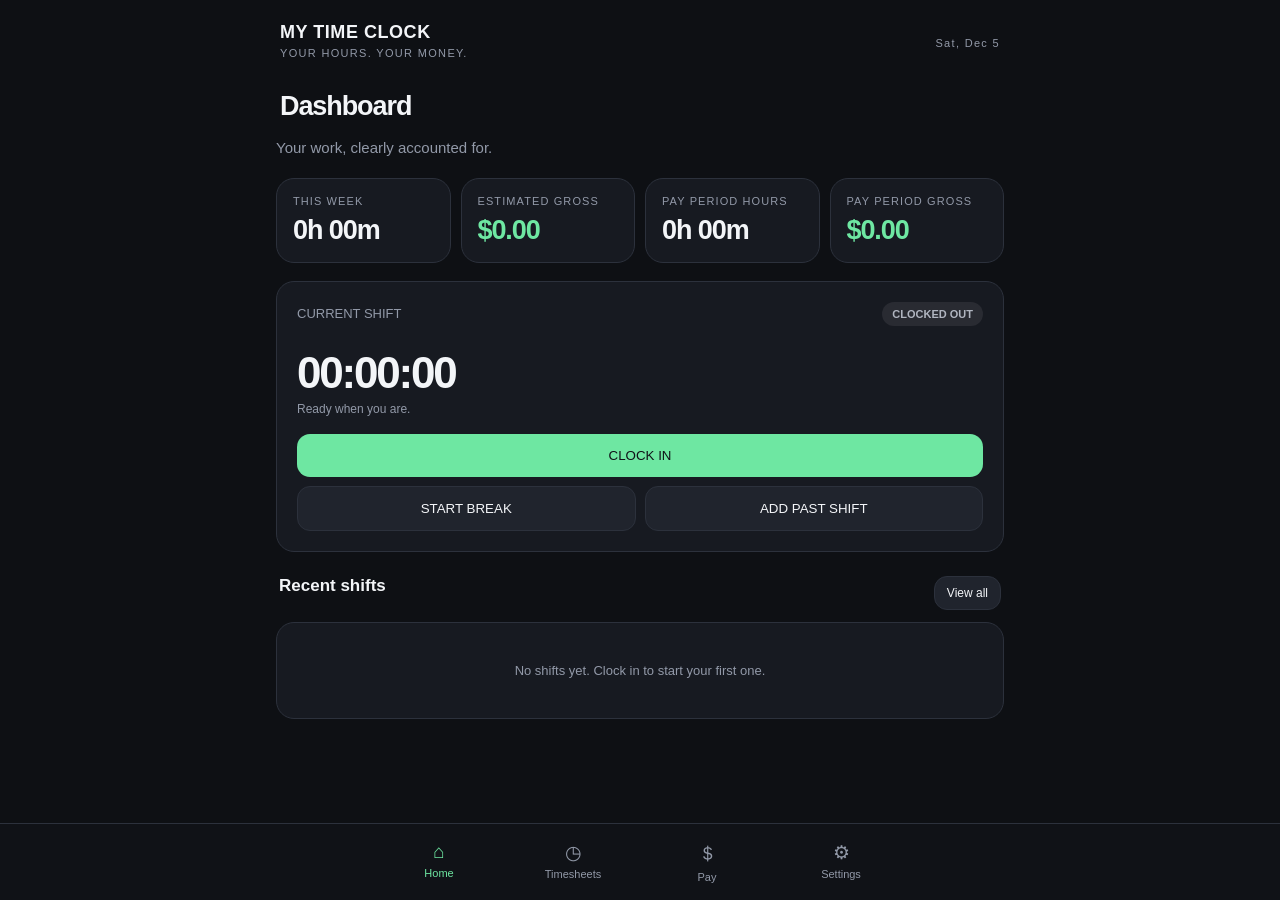
==== index.html @ ba374413 "Add files via upload" ====
<!doctype html>
<html lang="en">
<head>
<meta charset="utf-8">
<meta name="viewport" content="width=device-width, initial-scale=1, viewport-fit=cover">
<meta name="theme-color" content="#111318">
<meta name="apple-mobile-web-app-capable" content="yes">
<meta name="apple-mobile-web-app-status-bar-style" content="black-translucent">
<meta name="apple-mobile-web-app-title" content="My Time Clock">
<link rel="manifest" href="manifest.webmanifest">
<link rel="icon" href="icon.svg" type="image/svg+xml">
<title>My Time Clock</title>
<style>
:root{color-scheme:dark;--bg:#0e1014;--panel:#171a21;--panel2:#20242d;--line:#2c313c;--muted:#9299a8;--text:#f3f5f8;--green:#6ee7a2;--red:#ff7777;--blue:#8db7ff;--radius:18px}
*{box-sizing:border-box}body{margin:0;background:var(--bg);color:var(--text);font:15px -apple-system,BlinkMacSystemFont,"Segoe UI",sans-serif;padding:env(safe-area-inset-top) 0 calc(82px + env(safe-area-inset-bottom));}
header{padding:22px 20px 12px;display:flex;justify-content:space-between;align-items:center;max-width:760px;margin:auto}
.brand{font-weight:800;letter-spacing:.03em;font-size:18px}.sub{color:var(--muted);font-size:11px;letter-spacing:.12em;margin-top:4px}
main{max-width:760px;margin:auto;padding:8px 16px 28px}.screen{display:none}.screen.active{display:block}
h1{font-size:27px;margin:12px 4px 4px;letter-spacing:-.04em}h2{font-size:17px;margin:0 0 14px}p{color:var(--muted);line-height:1.5}
.grid{display:grid;grid-template-columns:1fr 1fr;gap:10px;margin:18px 0}
.card{background:var(--panel);border:1px solid var(--line);border-radius:var(--radius);padding:16px;min-width:0}
.metric-label{font-size:11px;color:var(--muted);letter-spacing:.1em;text-transform:uppercase}.metric{font-size:27px;font-weight:750;letter-spacing:-.04em;margin-top:8px}.green{color:var(--green)}
.clock-card{padding:20px;margin-top:12px}.status{display:flex;justify-content:space-between;align-items:center;color:var(--muted);font-size:13px}.pill{padding:6px 10px;border-radius:99px;background:#242b2b;color:var(--green);font-size:11px;font-weight:700}.pill.off{background:#292b32;color:#b0b5c0}
.timer{font-size:44px;font-weight:800;letter-spacing:-.05em;margin:22px 0 4px;font-variant-numeric:tabular-nums}.since{font-size:12px;color:var(--muted);margin-bottom:18px}
button{border:0;border-radius:13px;padding:14px 16px;font:700 14px inherit;cursor:pointer;color:#101318;background:var(--green);width:100%}
button.secondary{background:var(--panel2);color:var(--text);border:1px solid var(--line)}button.danger{background:#482529;color:#ffb4b4}button.small{width:auto;padding:9px 12px;font-size:12px}
.actions{display:grid;grid-template-columns:1fr 1fr;gap:9px}.actions .primary{grid-column:1/-1}
.section-head{display:flex;align-items:center;justify-content:space-between;margin:24px 3px 12px}
.rowitem{display:flex;justify-content:space-between;gap:12px;padding:14px 2px;border-bottom:1px solid var(--line)}.rowitem:last-child{border-bottom:0}
.item-title{font-weight:650}.item-meta{font-size:12px;color:var(--muted);margin-top:5px}.item-right{text-align:right;white-space:nowrap;font-weight:700}
input,select{width:100%;background:#101319;border:1px solid var(--line);border-radius:12px;padding:13px;color:var(--text);font:inherit;min-width:0}
label{display:block;color:var(--muted);font-size:12px;margin:14px 0 7px}
.formgrid{display:grid;grid-template-columns:1fr 1fr;gap:10px}.formgrid .full{grid-column:1/-1}
nav{position:fixed;bottom:0;left:0;right:0;background:rgba(17,19,24,.96);backdrop-filter:blur(16px);border-top:1px solid var(--line);padding:9px 12px calc(9px + env(safe-area-inset-bottom));display:flex;justify-content:center;gap:4px;z-index:5}
nav button{background:transparent;color:var(--muted);width:auto;flex:1;max-width:130px;padding:8px 4px;font-size:11px;display:flex;flex-direction:column;gap:4px;align-items:center}
nav button.active{color:var(--green)}.navicon{font-size:19px}
.empty{text-align:center;padding:24px;color:var(--muted);font-size:13px}
.note{font-size:12px;color:var(--muted);line-height:1.5}
.modal{position:fixed;inset:0;background:#0009;display:none;align-items:flex-end;justify-content:center;z-index:10;padding:14px}.modal.show{display:flex}.sheet{background:var(--panel);border:1px solid var(--line);border-radius:22px 22px 16px 16px;padding:20px;width:100%;max-width:560px;max-height:90vh;overflow:auto}
.toast{position:fixed;top:calc(12px + env(safe-area-inset-top));left:50%;transform:translateX(-50%);background:#28332d;color:var(--green);padding:11px 16px;border-radius:99px;font-size:12px;z-index:20;display:none}
@media(min-width:650px){.grid{grid-template-columns:repeat(4,1fr)}}
</style>
</head>
<body>
<header><div><div class="brand">MY TIME CLOCK</div><div class="sub">YOUR HOURS. YOUR MONEY.</div></div><div id="today" class="sub"></div></header>
<main>
<section id="home" class="screen active">
<h1>Dashboard</h1><p id="welcome">Your work, clearly accounted for.</p>
<div class="grid">
 <div class="card"><div class="metric-label">This week</div><div class="metric" id="weekHours">0h 00m</div></div>
 <div class="card"><div class="metric-label">Estimated gross</div><div class="metric green" id="weekPay">$0.00</div></div>
 <div class="card"><div class="metric-label">Pay period hours</div><div class="metric" id="periodHours">0h 00m</div></div>
 <div class="card"><div class="metric-label">Pay period gross</div><div class="metric green" id="periodPay">$0.00</div></div>
</div>
<div class="card clock-card">
 <div class="status"><span>CURRENT SHIFT</span><span id="statusPill" class="pill off">CLOCKED OUT</span></div>
 <div class="timer" id="timer">00:00:00</div><div class="since" id="shiftInfo">Ready when you are.</div>
 <div class="actions"><button id="clockBtn" class="primary" onclick="clockToggle()">CLOCK IN</button><button id="breakBtn" class="secondary" onclick="breakToggle()" disabled>START BREAK</button><button class="secondary" onclick="openManual()">ADD PAST SHIFT</button></div>
</div>
<div class="section-head"><h2>Recent shifts</h2><button class="small secondary" onclick="showScreen('history')">View all</button></div>
<div class="card" id="recent"></div>
</section>
<section id="history" class="screen">
<h1>Timesheets</h1><p>Review, correct, or add a shift. Earnings are estimates based on your pay settings.</p>
<div class="card"><div class="formgrid"><div><label>From</label><input type="date" id="filterFrom" onchange="renderHistory()"></div><div><label>To</label><input type="date" id="filterTo" onchange="renderHistory()"></div></div><button class="secondary" style="margin-top:12px" onclick="clearFilters()">Clear date filters</button></div>
<div class="section-head"><h2>All shifts</h2><button class="small" onclick="openManual()">+ Add shift</button></div><div class="card" id="historyList"></div>
</section>
<section id="pay" class="screen">
<h1>Pay overview</h1><p>Estimated gross earnings, not a payroll statement or take-home pay calculation.</p>
<div class="grid">
 <div class="card"><div class="metric-label">Hourly rate</div><div class="metric" id="rateDisplay">$0.00</div></div>
 <div class="card"><div class="metric-label">Overtime rate</div><div class="metric" id="otDisplay">1.5×</div></div>
</div>
<div class="card"><h2>Current pay period</h2><div class="rowitem"><span class="item-meta">Period</span><strong id="periodDates">—</strong></div><div class="rowitem"><span class="item-meta">Hours</span><strong id="payHours">0h 00m</strong></div><div class="rowitem"><span class="item-meta">Estimated gross</span><strong class="green" id="payGross">$0.00</strong></div></div>
<div class="section-head"><h2>Pay settings</h2></div>
<div class="card">
 <div class="formgrid">
  <div class="full"><label>Job / employer name</label><input id="jobName" placeholder="My job"></div>
  <div><label>Hourly rate ($)</label><input id="rate" type="number" min="0" step=".01" placeholder="20.00"></div>
  <div><label>Overtime multiplier</label><input id="otMult" type="number" min="1" step=".1" placeholder="1.5"></div>
  <div><label>Overtime after (hours / week)</label><input id="otAfter" type="number" min="0" step=".5" placeholder="40"></div>
  <div><label>Pay schedule</label><select id="frequency"><option value="weekly">Weekly</option><option value="biweekly">Biweekly</option><option value="semimonthly">Twice monthly</option><option value="monthly">Monthly</option></select></div>
  <div class="full"><label>Pay period anchor date (first day of a known period)</label><input id="anchor" type="date"></div>
 </div>
 <p class="note">Weekly overtime is estimated from completed and recorded shifts grouped by Monday–Sunday. The default is 1.5× after 40 hours. Local wage and overtime rules can vary.</p>
 <button onclick="saveSettings()">SAVE PAY SETTINGS</button>
</div>
</section>
<section id="settings" class="screen">
<h1>Settings & data</h1><p>Your records are stored in this browser on this device.</p>
<div class="card"><h2>Data backup</h2><p class="note">Export a backup regularly. Clearing Safari website data or losing your phone can erase locally stored records.</p><button onclick="exportJSON()">EXPORT FULL BACKUP</button><label style="margin-top:16px">Restore from backup</label><input type="file" id="importFile" accept=".json,application/json" onchange="importJSON(event)"></div>
<div class="card" style="margin-top:12px"><h2>Export timesheet</h2><p class="note">Download your shift history as a CSV spreadsheet.</p><button class="secondary" onclick="exportCSV()">EXPORT CSV</button></div>
<div class="card" style="margin-top:12px"><h2>Important</h2><p class="note">This app does not send your data to a server. Data stays in this browser's local storage. Use the backup feature before changing phones or browsers.</p><button class="danger" onclick="clearAll()">DELETE ALL APP DATA</button></div>
</section>
</main>
<nav>
<button class="active" data-screen="home" onclick="showScreen('home')"><span class="navicon">⌂</span>Home</button>
<button data-screen="history" onclick="showScreen('history')"><span class="navicon">◷</span>Timesheets</button>
<button data-screen="pay" onclick="showScreen('pay')"><span class="navicon">＄</span>Pay</button>
<button data-screen="settings" onclick="showScreen('settings')"><span class="navicon">⚙</span>Settings</button>
</nav>
<div class="modal" id="modal"><div class="sheet"><div class="section-head"><h2 id="modalTitle">Add shift</h2><button class="small secondary" onclick="closeModal()">Close</button></div><div class="formgrid">
<div class="full"><label>Job</label><input id="mJob"></div>
<div><label>Clock in</label><input type="datetime-local" id="mStart"></div>
<div><label>Clock out</label><input type="datetime-local" id="mEnd"></div>
<div><label>Unpaid break (minutes)</label><input type="number" id="mBreak" min="0" value="0"></div>
<div class="full"><label>Notes (optional)</label><input id="mNotes" placeholder="Anything to remember"></div>
</div><div class="actions" style="margin-top:16px"><button onclick="saveManual()">SAVE SHIFT</button><button class="secondary" onclick="closeModal()">CANCEL</button><button id="deleteShift" class="danger" style="display:none;grid-column:1/-1" onclick="deleteEditing()">DELETE SHIFT</button></div></div></div>
<div class="toast" id="toast"></div>
<script>
const KEY='myTimeClock.v1';
let data=load(), editingId=null;
function fresh(){return {settings:{job:'My job',rate:20,otMult:1.5,otAfter:40,frequency:'biweekly',anchor:new Date().toISOString().slice(0,10)},shifts:[],active:null};}
function load(){try{return JSON.parse(localStorage.getItem(KEY))||fresh()}catch(e){return fresh()}}
function persist(){localStorage.setItem(KEY,JSON.stringify(data));render()}
function esc(s){return String(s??'').replace(/[&<>"']/g,c=>({'&':'&amp;','<':'&lt;','>':'&gt;','"':'&quot;',"'":'&#39;'}[c]))}
function money(n){return new Intl.NumberFormat('en-US',{style:'currency',currency:'USD'}).format(n||0)}
function dt(s){return new Date(s)}
function fmtDate(s){return dt(s).toLocaleDateString(undefined,{month:'short',day:'numeric',year:'numeric'})}
function dur(ms){let m=Math.max(0,Math.floor(ms/60000));return `${Math.floor(m/60)}h ${String(m%60).padStart(2,'0')}m`}
function shiftMs(s){return Math.max(0,dt(s.end).getTime()-dt(s.start).getTime()-(Number(s.breakMin)||0)*60000)}
function hours(s){return shiftMs(s)/3600000}
function monday(d){let x=new Date(d);x.setHours(0,0,0,0);x.setDate(x.getDate()-(x.getDay()+6)%7);return x}
function periodBounds(now=new Date()){
 let a=dt(data.settings.anchor||new Date().toISOString().slice(0,10));a.setHours(0,0,0,0);
 let start=new Date(a),end=new Date(a);
 const f=data.settings.frequency;
 if(f==='weekly'||f==='biweekly'){let span=f==='weekly'?7:14;let n=Math.floor((now-a)/(span*86400000));start.setDate(a.getDate()+n*span);end=new Date(start);end.setDate(start.getDate()+span)}
 else if(f==='monthly'){start=new Date(now.getFullYear(),now.getMonth(),1);end=new Date(now.getFullYear(),now.getMonth()+1,1)}
 else {let day=now.getDate()<=15?1:16;start=new Date(now.getFullYear(),now.getMonth(),day);end=day===1?new Date(now.getFullYear(),now.getMonth(),16):new Date(now.getFullYear(),now.getMonth()+1,1)}
 return [start,end];
}
function earningsFor(list){
 // Estimate overtime by calendar workweek, allocating regular and overtime hours within each week.
 let groups={};list.forEach(s=>{let key=monday(dt(s.start)).toISOString().slice(0,10);(groups[key]??=[]).push(s)});
 let total=0,hrs=0;const rate=Number(data.settings.rate)||0,limit=Number(data.settings.otAfter)||40,mult=Number(data.settings.otMult)||1.5;
 Object.values(groups).forEach(arr=>{arr.sort((a,b)=>dt(a.start)-dt(b.start));let used=0;arr.forEach(s=>{let h=hours(s),reg=Math.max(0,Math.min(h,limit-used)),ot=h-reg;total+=reg*rate+ot*rate*mult;hrs+=h;used+=h})});
 return {total,hrs};
}
function rangeList(start,end){return data.shifts.filter(s=>dt(s.start)>=start&&dt(s.start)<end)}
function render(){
 const now=new Date(),weekStart=monday(now),weekEnd=new Date(weekStart);weekEnd.setDate(weekEnd.getDate()+7);
 const week=earningsFor(rangeList(weekStart,weekEnd)),[ps,pe]=periodBounds(now),period=earningsFor(rangeList(ps,pe));
 document.getElementById('today').textContent=now.toLocaleDateString(undefined,{weekday:'short',month:'short',day:'numeric'});
 document.getElementById('weekHours').textContent=dur(week.hrs*3600000);document.getElementById('weekPay').textContent=money(week.total);
 document.getElementById('periodHours').textContent=dur(period.hrs*3600000);document.getElementById('periodPay').textContent=money(period.total);
 document.getElementById('rateDisplay').textContent=money(Number(data.settings.rate)||0);document.getElementById('otDisplay').textContent=(Number(data.settings.otMult)||1.5)+'×';
 document.getElementById('periodDates').textContent=fmtDate(ps)+' – '+new Date(pe-1).toLocaleDateString(undefined,{month:'short',day:'numeric'});
 document.getElementById('payHours').textContent=dur(period.hrs*3600000);document.getElementById('payGross').textContent=money(period.total);
 const active=data.active, pill=document.getElementById('statusPill');
 pill.textContent=!active?'CLOCKED OUT':active.breakStart?'ON BREAK':'CLOCKED IN';pill.className='pill'+(!active?' off':'');
 document.getElementById('clockBtn').textContent=!active?'CLOCK IN':'CLOCK OUT';
 document.getElementById('breakBtn').disabled=!active;document.getElementById('breakBtn').textContent=active?.breakStart?'END BREAK':'START BREAK';
 document.getElementById('shiftInfo').textContent=!active?'Ready when you are.':`Started ${dt(active.start).toLocaleTimeString([],{hour:'numeric',minute:'2-digit'})}${active.breakStart?' · Break in progress':''}`;
 renderRecent();renderHistory();fillSettings();
}
function renderRecent(){let arr=[...data.shifts].sort((a,b)=>dt(b.start)-dt(a.start)).slice(0,4);if(data.active)arr.unshift({...data.active,end:new Date().toISOString(),breakMin:Number(data.active.breakMin)||0,live:true});document.getElementById('recent').innerHTML=arr.length?arr.map(s=>`<div class="rowitem"><div><div class="item-title">${esc(s.job||'Work shift')}${s.live?' · Live':''}</div><div class="item-meta">${fmtDate(s.start)} · ${dt(s.start).toLocaleTimeString([],{hour:'numeric',minute:'2-digit'})}${s.live?'': ' – '+dt(s.end).toLocaleTimeString([],{hour:'numeric',minute:'2-digit'})}</div></div><div class="item-right">${dur(shiftMs(s))}<div class="item-meta">${money(hours(s)*(Number(data.settings.rate)||0))}</div></div></div>`).join(''):'<div class="empty">No shifts yet. Clock in to start your first one.</div>'}
function renderHistory(){let from=document.getElementById('filterFrom')?.value,to=document.getElementById('filterTo')?.value;let arr=[...data.shifts].filter(s=>(!from||s.start.slice(0,10)>=from)&&(!to||s.start.slice(0,10)<=to)).sort((a,b)=>dt(b.start)-dt(a.start));let el=document.getElementById('historyList');if(!el)return;el.innerHTML=arr.length?arr.map(s=>`<div class="rowitem"><div style="min-width:0"><div class="item-title">${esc(s.job||'Work shift')}</div><div class="item-meta">${fmtDate(s.start)} · ${dt(s.start).toLocaleTimeString([],{hour:'numeric',minute:'2-digit'})} – ${dt(s.end).toLocaleTimeString([],{hour:'numeric',minute:'2-digit'})}<br>${Number(s.breakMin)||0} min unpaid break${s.notes?' · '+esc(s.notes):''}</div></div><div class="item-right">${dur(shiftMs(s))}<div class="item-meta">${money(earningsFor([s]).total)}</div><button class="small secondary" style="margin-top:7px" onclick="editShift('${s.id}')">EDIT</button></div></div>`).join(''):'<div class="empty">No shifts match this view.</div>'}
function fillSettings(){let s=data.settings;['jobName','rate','otMult','otAfter','frequency','anchor'].forEach((id,i)=>{let v=[s.job,s.rate,s.otMult,s.otAfter,s.frequency,s.anchor][i];let el=document.getElementById(id);if(el&&document.activeElement!==el)el.value=v??''})}
function saveSettings(){data.settings={job:document.getElementById('jobName').value||'My job',rate:Math.max(0,Number(document.getElementById('rate').value)||0),otMult:Math.max(1,Number(document.getElementById('otMult').value)||1.5),otAfter:Math.max(0,Number(document.getElementById('otAfter').value)||40),frequency:document.getElementById('frequency').value,anchor:document.getElementById('anchor').value||new Date().toISOString().slice(0,10)};persist();toast('Pay settings saved')}
function clockToggle(){if(!data.active){data.active={id:crypto.randomUUID(),job:data.settings.job,start:new Date().toISOString(),breakMin:0,breakStart:null,notes:''};persist();return}if(data.active.breakStart){toast('End your break before clocking out');return}let a=data.active;data.shifts.push({id:a.id,job:a.job,start:a.start,end:new Date().toISOString(),breakMin:a.breakMin,notes:a.notes});data.active=null;persist();toast('Shift saved')}
function breakToggle(){if(!data.active)return;if(data.active.breakStart){data.active.breakMin=(Number(data.active.breakMin)||0)+(Date.now()-dt(data.active.breakStart))/60000;data.active.breakStart=null;toast('Break ended')}else{data.active.breakStart=new Date().toISOString();toast('Break started')}persist()}
function openManual(){editingId=null;document.getElementById('modalTitle').textContent='Add past shift';document.getElementById('deleteShift').style.display='none';document.getElementById('mJob').value=data.settings.job;document.getElementById('mStart').value='';document.getElementById('mEnd').value='';document.getElementById('mBreak').value=0;document.getElementById('mNotes').value='';document.getElementById('modal').classList.add('show')}
function editShift(id){let s=data.shifts.find(x=>x.id===id);if(!s)return;editingId=id;document.getElementById('modalTitle').textContent='Edit shift';document.getElementById('deleteShift').style.display='block';document.getElementById('mJob').value=s.job;document.getElementById('mStart').value=toLocalInput(s.start);document.getElementById('mEnd').value=toLocalInput(s.end);document.getElementById('mBreak').value=s.breakMin||0;document.getElementById('mNotes').value=s.notes||'';document.getElementById('modal').classList.add('show')}
function toLocalInput(iso){let d=new Date(iso);return new Date(d-d.getTimezoneOffset()*60000).toISOString().slice(0,16)}
function closeModal(){document.getElementById('modal').classList.remove('show')}
function saveManual(){let start=document.getElementById('mStart').value,end=document.getElementById('mEnd').value;if(!start||!end||new Date(end)<=new Date(start)){toast('Enter a valid start and end time');return}let s={id:editingId||crypto.randomUUID(),job:document.getElementById('mJob').value||data.settings.job,start:new Date(start).toISOString(),end:new Date(end).toISOString(),breakMin:Math.max(0,Number(document.getElementById('mBreak').value)||0),notes:document.getElementById('mNotes').value};if(editingId)data.shifts=data.shifts.map(x=>x.id===editingId?s:x);else data.shifts.push(s);closeModal();persist();toast('Shift saved')}
function deleteEditing(){if(!editingId)return;if(confirm('Delete this shift permanently?')){data.shifts=data.shifts.filter(s=>s.id!==editingId);closeModal();persist();toast('Shift deleted')}}
function clearFilters(){document.getElementById('filterFrom').value='';document.getElementById('filterTo').value='';renderHistory()}
function showScreen(id){document.querySelectorAll('.screen').forEach(x=>x.classList.toggle('active',x.id===id));document.querySelectorAll('nav button').forEach(x=>x.classList.toggle('active',x.dataset.screen===id));if(id==='pay')render()}
function exportJSON(){download('my-time-clock-backup.json',JSON.stringify(data,null,2),'application/json')}
function exportCSV(){let rows=[['Job','Date','Clock in','Clock out','Unpaid break minutes','Hours','Estimated gross','Notes']];data.shifts.forEach(s=>rows.push([s.job,fmtDate(s.start),dt(s.start).toLocaleTimeString(),dt(s.end).toLocaleTimeString(),s.breakMin||0,hours(s).toFixed(2),earningsFor([s]).total.toFixed(2),s.notes||'']));let csv=rows.map(r=>r.map(v=>'"'+String(v??'').replace(/"/g,'""')+'"').join(',')).join('\r\n');download('my-time-clock-timesheet.csv',csv,'text/csv')}
function download(name,content,type){let a=document.createElement('a'),url=URL.createObjectURL(new Blob([content],{type}));a.href=url;a.download=name;a.click();URL.revokeObjectURL(url)}
function importJSON(e){let f=e.target.files[0];if(!f)return;let r=new FileReader();r.onload=()=>{try{let x=JSON.parse(r.result);if(!x.settings||!Array.isArray(x.shifts))throw Error();if(!confirm('Replace current records with this backup?'))return;data={settings:{...fresh().settings,...x.settings},shifts:x.shifts,active:x.active||null};persist();toast('Backup restored')}catch(err){alert('That backup file is not valid.')}e.target.value=''};r.readAsText(f)}
function clearAll(){if(confirm('This permanently deletes all shifts, settings, and the active timer on this device. Export a backup first if needed.')){data=fresh();persist();toast('App data cleared')}}
function toast(s){let t=document.getElementById('toast');t.textContent=s;t.style.display='block';setTimeout(()=>t.style.display='none',2200)}
function tick(){if(data.active){let elapsed=Date.now()-dt(data.active.start).getTime()-(Number(data.active.breakMin)||0)*60000;if(data.active.breakStart)elapsed-=Date.now()-dt(data.active.breakStart).getTime();document.getElementById('timer').textContent=new Date(Math.max(0,elapsed)).toISOString().slice(11,19)}else document.getElementById('timer').textContent='00:00:00'}
render();tick();setInterval(tick,1000);
if('serviceWorker' in navigator && location.protocol.startsWith('http'))window.addEventListener('load',()=>navigator.serviceWorker.register('./sw.js').catch(()=>{}));
</script>
</body></html>
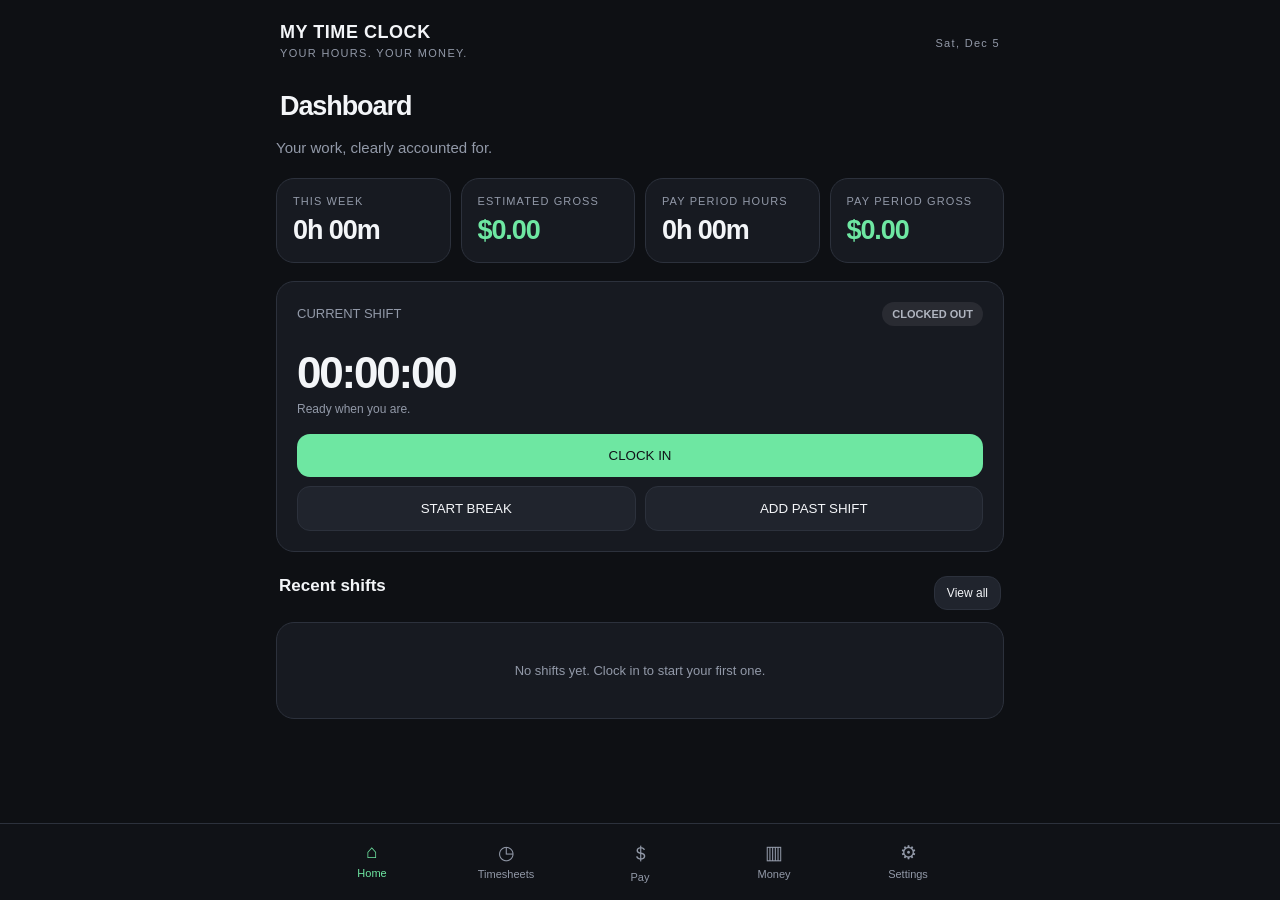
==== commit 61db11a1: "Add files via upload" ====
--- a/index.html
+++ b/index.html
@@ -35,6 +35,7 @@
 nav button{background:transparent;color:var(--muted);width:auto;flex:1;max-width:130px;padding:8px 4px;font-size:11px;display:flex;flex-direction:column;gap:4px;align-items:center}
 nav button.active{color:var(--green)}.navicon{font-size:19px}
 .empty{text-align:center;padding:24px;color:var(--muted);font-size:13px}
+.bar-row{display:grid;grid-template-columns:48px 1fr 74px;gap:9px;align-items:center;margin:11px 0;font-size:11px;color:var(--muted)}.bar-track{height:10px;background:#292e38;border-radius:99px;overflow:hidden}.bar-fill{height:100%;background:var(--green);border-radius:99px}.bar-value{text-align:right;color:var(--text);font-variant-numeric:tabular-nums}.paid{color:var(--green)}.expense-actions{display:flex;gap:6px;align-items:center}.expense-actions button{width:auto}
 .note{font-size:12px;color:var(--muted);line-height:1.5}
 .modal{position:fixed;inset:0;background:#0009;display:none;align-items:flex-end;justify-content:center;z-index:10;padding:14px}.modal.show{display:flex}.sheet{background:var(--panel);border:1px solid var(--line);border-radius:22px 22px 16px 16px;padding:20px;width:100%;max-width:560px;max-height:90vh;overflow:auto}
 .toast{position:fixed;top:calc(12px + env(safe-area-inset-top));left:50%;transform:translateX(-50%);background:#28332d;color:var(--green);padding:11px 16px;border-radius:99px;font-size:12px;z-index:20;display:none}
@@ -86,6 +87,35 @@
  <button onclick="saveSettings()">SAVE PAY SETTINGS</button>
 </div>
 </section>
+<section id="money" class="screen">
+<h1>Money dashboard</h1><p>Monthly earnings, recurring bills, and a rough tax set-aside estimate.</p>
+<div class="card"><label>Choose month</label><input type="month" id="moneyMonth" onchange="renderMoney()"></div>
+<div class="grid">
+ <div class="card"><div class="metric-label">Gross earned</div><div class="metric green" id="monthGross">$0.00</div></div>
+ <div class="card"><div class="metric-label">Estimated tax set-aside</div><div class="metric" id="monthTax">$0.00</div></div>
+ <div class="card"><div class="metric-label">Recurring bills</div><div class="metric" id="monthBills">$0.00</div></div>
+ <div class="card"><div class="metric-label">After tax & bills</div><div class="metric green" id="monthLeft">$0.00</div></div>
+</div>
+<div class="section-head"><h2>Income history</h2></div><div class="card" id="incomeChart"></div>
+<div class="section-head"><h2>Recurring expenses</h2><button class="small" onclick="openExpense()">+ Add bill</button></div>
+<div class="card"><div class="note" style="margin-bottom:8px">Monthly equivalent totals normalize weekly, biweekly, quarterly, and yearly bills. Mark bills paid as you pay them.</div><div id="expenseList"></div></div>
+<div class="section-head"><h2>Tax estimate · 2026</h2></div>
+<div class="card">
+ <div class="formgrid">
+  <div class="full"><label>Filing status</label><select id="taxStatus" onchange="saveTaxSettings()"><option value="single">Single</option><option value="mfj">Married filing jointly</option><option value="mfs">Married filing separately</option><option value="hoh">Head of household</option></select></div>
+  <div><label>Expected annual income ($)</label><input id="annualIncome" type="number" min="0" step="100" placeholder="Auto-estimate" onchange="saveTaxSettings()"></div>
+  <div><label>Other annual household income ($)</label><input id="otherIncome" type="number" min="0" step="100" placeholder="Optional" onchange="saveTaxSettings()"></div>
+ </div>
+ <div class="grid">
+  <div class="card"><div class="metric-label">Federal income tax</div><div class="metric" id="taxFederal">$0</div></div>
+  <div class="card"><div class="metric-label">Minnesota income tax</div><div class="metric" id="taxState">$0</div></div>
+  <div class="card"><div class="metric-label">Social Security + Medicare</div><div class="metric" id="taxFica">$0</div></div>
+  <div class="card"><div class="metric-label">Estimated annual total</div><div class="metric green" id="taxTotal">$0</div></div>
+ </div>
+ <p class="note" id="taxBasis">Estimate uses 2026 tax brackets and standard deductions.</p>
+ <p class="note">This is a planning estimate, not tax preparation or payroll withholding advice. It assumes wage income, the standard deduction, and no credits, pre-tax benefits, itemized deductions, special deductions, or additional Medicare tax. If filing jointly, include other household income above. Your actual tax depends on your full tax situation.</p>
+</div>
+</section>
 <section id="settings" class="screen">
 <h1>Settings & data</h1><p>Your records are stored in this browser on this device.</p>
 <div class="card"><h2>Data backup</h2><p class="note">Export a backup regularly. Clearing Safari website data or losing your phone can erase locally stored records.</p><button onclick="exportJSON()">EXPORT FULL BACKUP</button><label style="margin-top:16px">Restore from backup</label><input type="file" id="importFile" accept=".json,application/json" onchange="importJSON(event)"></div>
@@ -97,6 +127,7 @@
 <button class="active" data-screen="home" onclick="showScreen('home')"><span class="navicon">⌂</span>Home</button>
 <button data-screen="history" onclick="showScreen('history')"><span class="navicon">◷</span>Timesheets</button>
 <button data-screen="pay" onclick="showScreen('pay')"><span class="navicon">＄</span>Pay</button>
+<button data-screen="money" onclick="showScreen('money')"><span class="navicon">▥</span>Money</button>
 <button data-screen="settings" onclick="showScreen('settings')"><span class="navicon">⚙</span>Settings</button>
 </nav>
 <div class="modal" id="modal"><div class="sheet"><div class="section-head"><h2 id="modalTitle">Add shift</h2><button class="small secondary" onclick="closeModal()">Close</button></div><div class="formgrid">
@@ -106,12 +137,19 @@
 <div><label>Unpaid break (minutes)</label><input type="number" id="mBreak" min="0" value="0"></div>
 <div class="full"><label>Notes (optional)</label><input id="mNotes" placeholder="Anything to remember"></div>
 </div><div class="actions" style="margin-top:16px"><button onclick="saveManual()">SAVE SHIFT</button><button class="secondary" onclick="closeModal()">CANCEL</button><button id="deleteShift" class="danger" style="display:none;grid-column:1/-1" onclick="deleteEditing()">DELETE SHIFT</button></div></div></div>
+<div class="modal" id="expenseModal"><div class="sheet"><div class="section-head"><h2 id="expenseModalTitle">Add recurring expense</h2><button class="small secondary" onclick="closeExpense()">Close</button></div><div class="formgrid">
+<div class="full"><label>Bill name</label><input id="eName" placeholder="Rent, phone, insurance..."></div>
+<div><label>Amount ($)</label><input id="eAmount" type="number" min="0" step=".01"></div>
+<div><label>Frequency</label><select id="eFrequency"><option value="monthly">Monthly</option><option value="twiceMonthly">Twice monthly</option><option value="biweekly">Biweekly</option><option value="weekly">Weekly</option><option value="quarterly">Quarterly</option><option value="yearly">Yearly</option></select></div>
+<div><label>Due day (optional)</label><input id="eDue" type="number" min="1" max="31" placeholder="e.g. 15"></div>
+<div><label>Category</label><select id="eCategory"><option>Housing</option><option>Utilities</option><option>Transportation</option><option>Insurance</option><option>Debt</option><option>Phone / Internet</option><option>Subscriptions</option><option>Other</option></select></div>
+</div><div class="actions" style="margin-top:16px"><button onclick="saveExpense()">SAVE BILL</button><button class="secondary" onclick="closeExpense()">CANCEL</button><button id="deleteExpense" class="danger" style="display:none;grid-column:1/-1" onclick="deleteExpenseEditing()">DELETE BILL</button></div></div></div>
 <div class="toast" id="toast"></div>
 <script>
 const KEY='myTimeClock.v1';
 let data=load(), editingId=null;
-function fresh(){return {settings:{job:'My job',rate:20,otMult:1.5,otAfter:40,frequency:'biweekly',anchor:new Date().toISOString().slice(0,10)},shifts:[],active:null};}
-function load(){try{return JSON.parse(localStorage.getItem(KEY))||fresh()}catch(e){return fresh()}}
+function fresh(){return {settings:{job:'My job',rate:20,otMult:1.5,otAfter:40,frequency:'biweekly',anchor:new Date().toISOString().slice(0,10)},tax:{status:'single',annualIncome:0,otherIncome:0},shifts:[],expenses:[],active:null};}
+function load(){try{let d=JSON.parse(localStorage.getItem(KEY))||fresh();d.tax=d.tax||{status:'single',annualIncome:0,otherIncome:0};d.expenses=d.expenses||[];return d}catch(e){return fresh()}}
 function persist(){localStorage.setItem(KEY,JSON.stringify(data));render()}
 function esc(s){return String(s??'').replace(/[&<>"']/g,c=>({'&':'&amp;','<':'&lt;','>':'&gt;','"':'&quot;',"'":'&#39;'}[c]))}
 function money(n){return new Intl.NumberFormat('en-US',{style:'currency',currency:'USD'}).format(n||0)}
@@ -152,8 +190,42 @@
  document.getElementById('clockBtn').textContent=!active?'CLOCK IN':'CLOCK OUT';
  document.getElementById('breakBtn').disabled=!active;document.getElementById('breakBtn').textContent=active?.breakStart?'END BREAK':'START BREAK';
  document.getElementById('shiftInfo').textContent=!active?'Ready when you are.':`Started ${dt(active.start).toLocaleTimeString([],{hour:'numeric',minute:'2-digit'})}${active.breakStart?' · Break in progress':''}`;
- renderRecent();renderHistory();fillSettings();
-}
+ renderRecent();renderHistory();fillSettings();fillTaxSettings();renderMoney();
+}
+function monthKey(d){return `${d.getFullYear()}-${String(d.getMonth()+1).padStart(2,'0')}`}
+function monthBounds(key){let [y,m]=key.split('-').map(Number);return [new Date(y,m-1,1),new Date(y,m,1)]}
+function monthShifts(key){let [a,b]=monthBounds(key);return rangeList(a,b)}
+function monthlyEquivalent(e){let a=Number(e.amount)||0;return a*({weekly:52/12,biweekly:26/12,twiceMonthly:2,monthly:1,quarterly:1/3,yearly:1/12}[e.frequency]||1)}
+function monthPaid(e,key){return (e.paidMonths||[]).includes(key)}
+function renderMoney(){
+ let picker=document.getElementById('moneyMonth');if(!picker)return;let key=picker.value||monthKey(new Date());if(!picker.value)picker.value=key;
+ let list=monthShifts(key),gross=earningsFor(list).total, bills=(data.expenses||[]).filter(e=>e.active!==false),monthlyBills=bills.reduce((a,e)=>a+monthlyEquivalent(e),0),paid=bills.filter(e=>monthPaid(e,key)).reduce((a,e)=>a+monthlyEquivalent(e),0);
+ let tax=taxEstimate(),monthlyTax=tax.total/12;
+ document.getElementById('monthGross').textContent=money(gross);document.getElementById('monthTax').textContent=money(monthlyTax);document.getElementById('monthBills').textContent=money(monthlyBills);document.getElementById('monthLeft').textContent=money(gross-monthlyTax-monthlyBills);
+ document.getElementById('expenseList').innerHTML=bills.length?bills.map(e=>`<div class="rowitem"><div style="min-width:0"><div class="item-title">${esc(e.name)}</div><div class="item-meta">${esc(e.category||'Other')} · ${esc(e.frequency)}${e.dueDay?' · Due day '+e.dueDay:''}<br>${money(monthlyEquivalent(e))}/mo equivalent</div></div><div class="item-right">${money(e.amount)}<div class="expense-actions" style="margin-top:7px"><button class="small ${monthPaid(e,key)?'':'secondary'}" onclick="toggleExpensePaid('${e.id}','${key}')">${monthPaid(e,key)?'PAID ✓':'MARK PAID'}</button><button class="small secondary" onclick="editExpense('${e.id}')">EDIT</button></div></div></div>`).join(''):'<div class="empty">No recurring bills yet. Add rent, insurance, phone, subscriptions, and other regular expenses.</div>';
+ renderIncomeChart();renderTax();
+}
+function renderIncomeChart(){let el=document.getElementById('incomeChart');if(!el)return;let now=new Date(),items=[];for(let i=5;i>=0;i--){let d=new Date(now.getFullYear(),now.getMonth()-i,1),key=monthKey(d),gross=earningsFor(monthShifts(key)).total;items.push({label:d.toLocaleDateString(undefined,{month:'short'}),gross})}let max=Math.max(1,...items.map(x=>x.gross));el.innerHTML=items.map(x=>`<div class="bar-row"><span>${x.label}</span><div class="bar-track"><div class="bar-fill" style="width:${Math.max(0,x.gross/max*100)}%"></div></div><span class="bar-value">${money(x.gross)}</span></div>`).join('')}
+function openExpense(){expenseEditingId=null;document.getElementById('expenseModalTitle').textContent='Add recurring expense';document.getElementById('deleteExpense').style.display='none';document.getElementById('eName').value='';document.getElementById('eAmount').value='';document.getElementById('eFrequency').value='monthly';document.getElementById('eDue').value='';document.getElementById('eCategory').value='Other';document.getElementById('expenseModal').classList.add('show')}
+let expenseEditingId=null;
+function editExpense(id){let e=data.expenses.find(x=>x.id===id);if(!e)return;expenseEditingId=id;document.getElementById('expenseModalTitle').textContent='Edit recurring expense';document.getElementById('deleteExpense').style.display='block';document.getElementById('eName').value=e.name;document.getElementById('eAmount').value=e.amount;document.getElementById('eFrequency').value=e.frequency;document.getElementById('eDue').value=e.dueDay||'';document.getElementById('eCategory').value=e.category||'Other';document.getElementById('expenseModal').classList.add('show')}
+function closeExpense(){document.getElementById('expenseModal').classList.remove('show')}
+function saveExpense(){let name=document.getElementById('eName').value.trim(),amount=Number(document.getElementById('eAmount').value);if(!name||!Number.isFinite(amount)||amount<0){toast('Enter a bill name and valid amount');return}let old=data.expenses.find(e=>e.id===expenseEditingId);let e={id:expenseEditingId||crypto.randomUUID(),name,amount,frequency:document.getElementById('eFrequency').value,dueDay:Number(document.getElementById('eDue').value)||null,category:document.getElementById('eCategory').value,active:true,paidMonths:old?.paidMonths||[]};if(expenseEditingId)data.expenses=data.expenses.map(x=>x.id===expenseEditingId?e:x);else data.expenses.push(e);closeExpense();persist();toast('Recurring bill saved')}
+function deleteExpenseEditing(){if(!expenseEditingId)return;if(confirm('Delete this recurring bill?')){data.expenses=data.expenses.filter(e=>e.id!==expenseEditingId);closeExpense();persist();toast('Bill deleted')}}
+function toggleExpensePaid(id,key){let e=data.expenses.find(x=>x.id===id);if(!e)return;e.paidMonths=e.paidMonths||[];e.paidMonths=e.paidMonths.includes(key)?e.paidMonths.filter(x=>x!==key):[...e.paidMonths,key];persist()}
+function fillTaxSettings(){let t=data.tax||{};let a=document.getElementById('taxStatus'),b=document.getElementById('annualIncome'),c=document.getElementById('otherIncome');if(a&&document.activeElement!==a)a.value=t.status||'single';if(b&&document.activeElement!==b)b.value=t.annualIncome||'';if(c&&document.activeElement!==c)c.value=t.otherIncome||''}
+function saveTaxSettings(){data.tax={status:document.getElementById('taxStatus').value,annualIncome:Math.max(0,Number(document.getElementById('annualIncome').value)||0),otherIncome:Math.max(0,Number(document.getElementById('otherIncome').value)||0)};persist()}
+function progressiveTax(income,brackets){let tax=0,prev=0;for(let i=0;i<brackets.length;i++){let [limit,rate]=brackets[i];let taxable=Math.max(0,Math.min(income,limit)-prev);tax+=taxable*rate;if(income<=limit)return tax;prev=limit}return tax}
+function taxEstimate(){
+ const t=data.tax||{},status=t.status||'single';let ytdStart=new Date(new Date().getFullYear(),0,1),today=new Date(),days=Math.max(1,(today-ytdStart)/86400000+1),ytd=earningsFor(rangeList(ytdStart,new Date(today.getTime()+86400000))).total;
+ let ownAnnual=Number(t.annualIncome)>0?Number(t.annualIncome):ytd/days*365.2425;let other=Math.max(0,Number(t.otherIncome)||0),household=ownAnnual+other;
+ const fed={single:[[12400,.10],[50400,.12],[105700,.22],[201775,.24],[256225,.32],[640600,.35],[Infinity,.37]],mfs:[[12400,.10],[50400,.12],[105700,.22],[201775,.24],[256225,.32],[640600,.35],[Infinity,.37]],mfj:[[24800,.10],[100800,.12],[211400,.22],[403550,.24],[512450,.32],[768700,.35],[Infinity,.37]],hoh:[[17700,.10],[67450,.12],[105700,.22],[201750,.24],[256200,.32],[640600,.35],[Infinity,.37]]};
+ const mn={single:[[33310,.0535],[109430,.068],[203150,.0785],[Infinity,.0985]],mfs:[[24350,.0535],[96740,.068],[168965,.0785],[Infinity,.0985]],mfj:[[48700,.0535],[193480,.068],[337930,.0785],[Infinity,.0985]],hoh:[[41010,.0535],[164800,.068],[270060,.0785],[Infinity,.0985]]};
+ const fedDed={single:16100,mfs:16100,mfj:32200,hoh:24150},mnDed={single:15300,mfs:15300,mfj:30600,hoh:23000};
+ let f=progressiveTax(Math.max(0,household-fedDed[status]),fed[status]),m=progressiveTax(Math.max(0,household-mnDed[status]),mn[status]);let wages=Math.max(0,ownAnnual),fica=Math.min(wages,184500)*.062+wages*.0145;
+ return {federal:f,state:m,fica,total:f+m+fica,ownAnnual,household,auto:!(Number(t.annualIncome)>0)};
+}
+function renderTax(){let t=taxEstimate();['taxFederal','taxState','taxFica','taxTotal'].forEach((id,i)=>document.getElementById(id).textContent=money([t.federal,t.state,t.fica,t.total][i]));document.getElementById('taxBasis').textContent=`Estimated annual income used: ${money(t.ownAnnual)}${t.auto?' (annualized from recorded year-to-date shifts)':' (your manual estimate)'}${Number(data.tax?.otherIncome)>0?' + '+money(Number(data.tax.otherIncome))+' other household income':''}. Estimated annual tax: ${money(t.total)}.`}
 function renderRecent(){let arr=[...data.shifts].sort((a,b)=>dt(b.start)-dt(a.start)).slice(0,4);if(data.active)arr.unshift({...data.active,end:new Date().toISOString(),breakMin:Number(data.active.breakMin)||0,live:true});document.getElementById('recent').innerHTML=arr.length?arr.map(s=>`<div class="rowitem"><div><div class="item-title">${esc(s.job||'Work shift')}${s.live?' · Live':''}</div><div class="item-meta">${fmtDate(s.start)} · ${dt(s.start).toLocaleTimeString([],{hour:'numeric',minute:'2-digit'})}${s.live?'': ' – '+dt(s.end).toLocaleTimeString([],{hour:'numeric',minute:'2-digit'})}</div></div><div class="item-right">${dur(shiftMs(s))}<div class="item-meta">${money(hours(s)*(Number(data.settings.rate)||0))}</div></div></div>`).join(''):'<div class="empty">No shifts yet. Clock in to start your first one.</div>'}
 function renderHistory(){let from=document.getElementById('filterFrom')?.value,to=document.getElementById('filterTo')?.value;let arr=[...data.shifts].filter(s=>(!from||s.start.slice(0,10)>=from)&&(!to||s.start.slice(0,10)<=to)).sort((a,b)=>dt(b.start)-dt(a.start));let el=document.getElementById('historyList');if(!el)return;el.innerHTML=arr.length?arr.map(s=>`<div class="rowitem"><div style="min-width:0"><div class="item-title">${esc(s.job||'Work shift')}</div><div class="item-meta">${fmtDate(s.start)} · ${dt(s.start).toLocaleTimeString([],{hour:'numeric',minute:'2-digit'})} – ${dt(s.end).toLocaleTimeString([],{hour:'numeric',minute:'2-digit'})}<br>${Number(s.breakMin)||0} min unpaid break${s.notes?' · '+esc(s.notes):''}</div></div><div class="item-right">${dur(shiftMs(s))}<div class="item-meta">${money(earningsFor([s]).total)}</div><button class="small secondary" style="margin-top:7px" onclick="editShift('${s.id}')">EDIT</button></div></div>`).join(''):'<div class="empty">No shifts match this view.</div>'}
 function fillSettings(){let s=data.settings;['jobName','rate','otMult','otAfter','frequency','anchor'].forEach((id,i)=>{let v=[s.job,s.rate,s.otMult,s.otAfter,s.frequency,s.anchor][i];let el=document.getElementById(id);if(el&&document.activeElement!==el)el.value=v??''})}
@@ -167,12 +239,12 @@
 function saveManual(){let start=document.getElementById('mStart').value,end=document.getElementById('mEnd').value;if(!start||!end||new Date(end)<=new Date(start)){toast('Enter a valid start and end time');return}let s={id:editingId||crypto.randomUUID(),job:document.getElementById('mJob').value||data.settings.job,start:new Date(start).toISOString(),end:new Date(end).toISOString(),breakMin:Math.max(0,Number(document.getElementById('mBreak').value)||0),notes:document.getElementById('mNotes').value};if(editingId)data.shifts=data.shifts.map(x=>x.id===editingId?s:x);else data.shifts.push(s);closeModal();persist();toast('Shift saved')}
 function deleteEditing(){if(!editingId)return;if(confirm('Delete this shift permanently?')){data.shifts=data.shifts.filter(s=>s.id!==editingId);closeModal();persist();toast('Shift deleted')}}
 function clearFilters(){document.getElementById('filterFrom').value='';document.getElementById('filterTo').value='';renderHistory()}
-function showScreen(id){document.querySelectorAll('.screen').forEach(x=>x.classList.toggle('active',x.id===id));document.querySelectorAll('nav button').forEach(x=>x.classList.toggle('active',x.dataset.screen===id));if(id==='pay')render()}
+function showScreen(id){document.querySelectorAll('.screen').forEach(x=>x.classList.toggle('active',x.id===id));document.querySelectorAll('nav button').forEach(x=>x.classList.toggle('active',x.dataset.screen===id));if(id==='pay'||id==='money')render()}
 function exportJSON(){download('my-time-clock-backup.json',JSON.stringify(data,null,2),'application/json')}
 function exportCSV(){let rows=[['Job','Date','Clock in','Clock out','Unpaid break minutes','Hours','Estimated gross','Notes']];data.shifts.forEach(s=>rows.push([s.job,fmtDate(s.start),dt(s.start).toLocaleTimeString(),dt(s.end).toLocaleTimeString(),s.breakMin||0,hours(s).toFixed(2),earningsFor([s]).total.toFixed(2),s.notes||'']));let csv=rows.map(r=>r.map(v=>'"'+String(v??'').replace(/"/g,'""')+'"').join(',')).join('\r\n');download('my-time-clock-timesheet.csv',csv,'text/csv')}
 function download(name,content,type){let a=document.createElement('a'),url=URL.createObjectURL(new Blob([content],{type}));a.href=url;a.download=name;a.click();URL.revokeObjectURL(url)}
-function importJSON(e){let f=e.target.files[0];if(!f)return;let r=new FileReader();r.onload=()=>{try{let x=JSON.parse(r.result);if(!x.settings||!Array.isArray(x.shifts))throw Error();if(!confirm('Replace current records with this backup?'))return;data={settings:{...fresh().settings,...x.settings},shifts:x.shifts,active:x.active||null};persist();toast('Backup restored')}catch(err){alert('That backup file is not valid.')}e.target.value=''};r.readAsText(f)}
-function clearAll(){if(confirm('This permanently deletes all shifts, settings, and the active timer on this device. Export a backup first if needed.')){data=fresh();persist();toast('App data cleared')}}
+function importJSON(e){let f=e.target.files[0];if(!f)return;let r=new FileReader();r.onload=()=>{try{let x=JSON.parse(r.result);if(!x.settings||!Array.isArray(x.shifts))throw Error();if(!confirm('Replace current records with this backup?'))return;data={settings:{...fresh().settings,...x.settings},tax:{...fresh().tax,...(x.tax||{})},shifts:x.shifts,expenses:x.expenses||[],active:x.active||null};persist();toast('Backup restored')}catch(err){alert('That backup file is not valid.')}e.target.value=''};r.readAsText(f)}
+function clearAll(){if(confirm('This permanently deletes all shifts, bills, tax settings, and the active timer on this device. Export a backup first if needed.')){data=fresh();persist();toast('App data cleared')}}
 function toast(s){let t=document.getElementById('toast');t.textContent=s;t.style.display='block';setTimeout(()=>t.style.display='none',2200)}
 function tick(){if(data.active){let elapsed=Date.now()-dt(data.active.start).getTime()-(Number(data.active.breakMin)||0)*60000;if(data.active.breakStart)elapsed-=Date.now()-dt(data.active.breakStart).getTime();document.getElementById('timer').textContent=new Date(Math.max(0,elapsed)).toISOString().slice(11,19)}else document.getElementById('timer').textContent='00:00:00'}
 render();tick();setInterval(tick,1000);
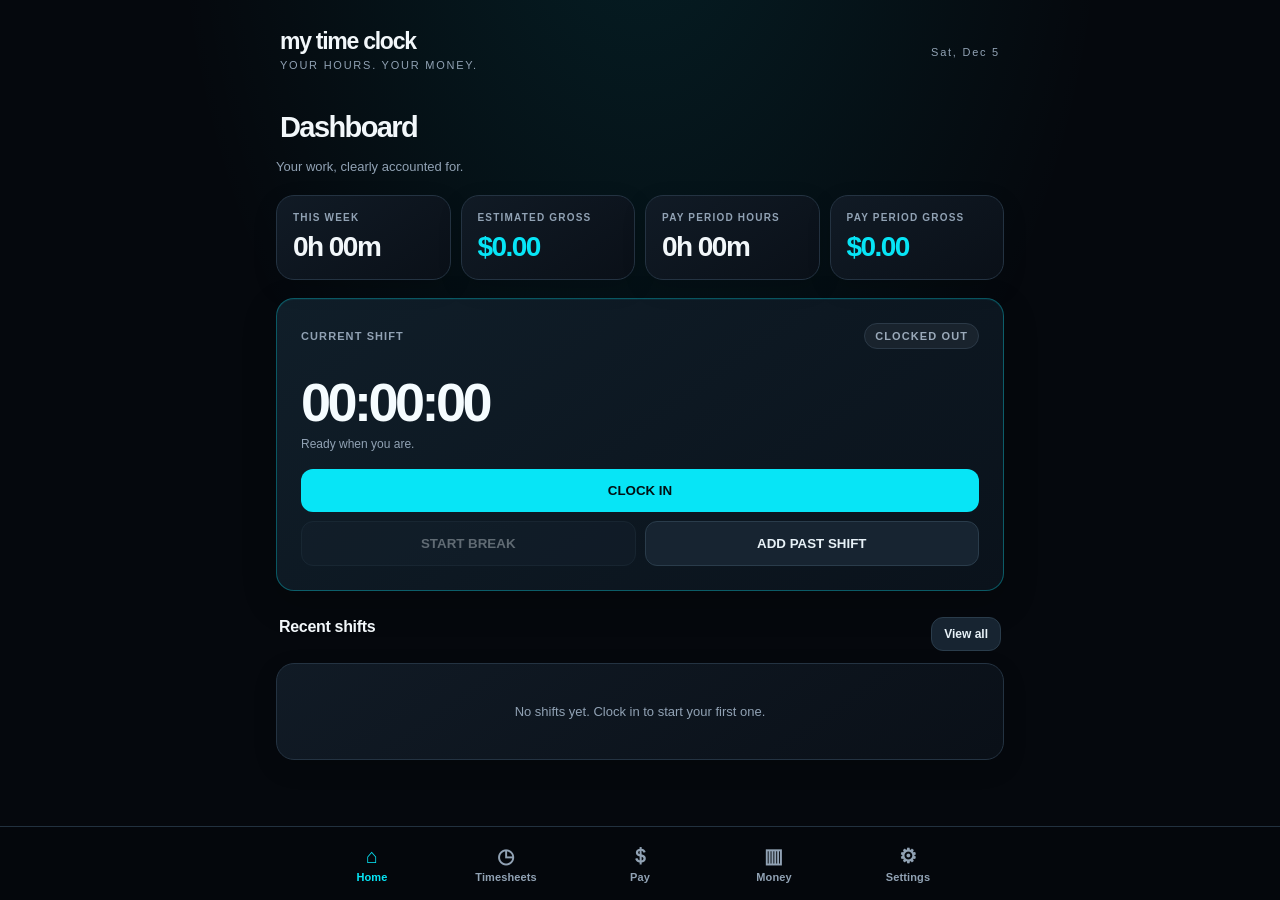
==== commit 1c2c70ee: "Add stylesheet link to index.html" ====
--- a/index.html
+++ b/index.html
@@ -41,6 +41,7 @@
 .toast{position:fixed;top:calc(12px + env(safe-area-inset-top));left:50%;transform:translateX(-50%);background:#28332d;color:var(--green);padding:11px 16px;border-radius:99px;font-size:12px;z-index:20;display:none}
 @media(min-width:650px){.grid{grid-template-columns:repeat(4,1fr)}}
 </style>
+ <link rel="stylesheet" href="perspectiv.css">
 </head>
 <body>
 <header><div><div class="brand">MY TIME CLOCK</div><div class="sub">YOUR HOURS. YOUR MONEY.</div></div><div id="today" class="sub"></div></header>
@@ -250,4 +251,4 @@
 render();tick();setInterval(tick,1000);
 if('serviceWorker' in navigator && location.protocol.startsWith('http'))window.addEventListener('load',()=>navigator.serviceWorker.register('./sw.js').catch(()=>{}));
 </script>
-</body></html>+</body></html>
--- a/perspectiv.css
+++ b/perspectiv.css
@@ -0,0 +1,139 @@
+/* PERSPECTIV — visual refresh
+   Add this file as perspectiv.css in the repository root.
+   Presentation only: app logic and stored data remain untouched. */
+
+:root {
+  color-scheme: dark;
+  --bg: #05080D;
+  --panel: #0D141D;
+  --panel2: #151F2B;
+  --line: #243342;
+  --muted: #91A2B4;
+  --text: #F2F7FA;
+  --green: #07E5F6;
+  --red: #FF7777;
+  --blue: #07E5F6;
+  --radius: 18px;
+  --cyan: #07E5F6;
+}
+
+html { background: var(--bg); }
+body {
+  background: var(--bg);
+  background-image: radial-gradient(ellipse at 50% -18%, rgba(7,229,246,.10), transparent 52%);
+  color: var(--text);
+}
+header { padding: 24px 20px 14px; }
+.brand {
+  font-size: 23px;
+  font-weight: 850;
+  letter-spacing: -.055em;
+  text-transform: lowercase;
+}
+.sub { letter-spacing: .16em; }
+main { padding-top: 10px; }
+h1 {
+  font-size: 29px;
+  font-weight: 780;
+  letter-spacing: -.055em;
+  margin: 16px 4px 5px;
+}
+h2 { font-size: 16px; font-weight: 720; letter-spacing: -.02em; }
+p { font-size: 13px; }
+
+.card {
+  background: linear-gradient(145deg, rgba(17,27,38,.98), rgba(10,16,24,.98));
+  border-color: var(--line);
+  box-shadow: 0 8px 24px rgba(0,0,0,.13);
+}
+.metric-label { letter-spacing: .12em; font-weight: 650; font-size: 10px; }
+.metric {
+  font-size: 28px;
+  letter-spacing: -.055em;
+  font-variant-numeric: tabular-nums;
+}
+.green, .paid { color: var(--cyan); }
+
+.clock-card {
+  border-color: rgba(7,229,246,.32);
+  background: linear-gradient(145deg, #101E29, #0A121B);
+  box-shadow: 0 12px 34px rgba(0,0,0,.22), inset 0 1px rgba(7,229,246,.07);
+}
+.status { font-size: 11px; font-weight: 700; letter-spacing: .1em; }
+.pill {
+  background: rgba(7,229,246,.12);
+  color: var(--cyan);
+  border: 1px solid rgba(7,229,246,.2);
+}
+.pill.off { background: #19232D; color: #9BAABA; border-color: #2B3947; }
+.timer {
+  font-size: clamp(42px, 11vw, 54px);
+  letter-spacing: -.065em;
+  color: #F5FCFF;
+}
+button {
+  background: var(--cyan);
+  color: #031014;
+  border-radius: 12px;
+  font-weight: 750;
+  transition: filter .15s ease, transform .15s ease;
+}
+button:active { transform: scale(.985); }
+button.secondary {
+  background: #172431;
+  color: #E7F1F7;
+  border: 1px solid #2A3C4B;
+}
+button.danger { background: #482529; color: #FFB4B4; }
+button:disabled { opacity: .38; cursor: not-allowed; }
+
+input, select {
+  background: #080E15;
+  border-color: #2A3948;
+  border-radius: 11px;
+}
+input:focus, select:focus {
+  outline: none;
+  border-color: var(--cyan);
+  box-shadow: 0 0 0 3px rgba(7,229,246,.12);
+}
+label { font-weight: 600; letter-spacing: .015em; }
+
+nav {
+  background: rgba(5,8,13,.94);
+  border-top: 1px solid #22313F;
+  padding-top: 10px;
+  backdrop-filter: blur(22px);
+}
+nav button { font-weight: 650; letter-spacing: .01em; }
+nav button.active { color: var(--cyan); }
+.navicon { font-size: 20px; line-height: 1.1; }
+
+.section-head { margin-top: 26px; }
+.rowitem { border-color: #22303D; }
+.bar-track { background: #1A2935; }
+.bar-fill {
+  background: linear-gradient(90deg, #05B9D0, #07E5F6);
+  box-shadow: 0 0 12px rgba(7,229,246,.18);
+}
+.modal { backdrop-filter: blur(8px); }
+.sheet { background: #0B131C; border-color: #2A3A49; }
+.toast {
+  background: #102A31;
+  color: var(--cyan);
+  border: 1px solid rgba(7,229,246,.22);
+}
+.note, .empty { color: #91A2B4; }
+
+@media (max-width: 380px) {
+  header { padding-left: 16px; padding-right: 16px; }
+  main { padding-left: 12px; padding-right: 12px; }
+  .timer { font-size: 40px; }
+  .metric { font-size: 24px; }
+  nav { gap: 0; padding-left: 5px; padding-right: 5px; }
+  nav button { font-size: 10px; padding-left: 2px; padding-right: 2px; }
+}
+@media (min-width: 650px) {
+  header { padding-top: 28px; }
+  .clock-card { padding: 24px; }
+}
